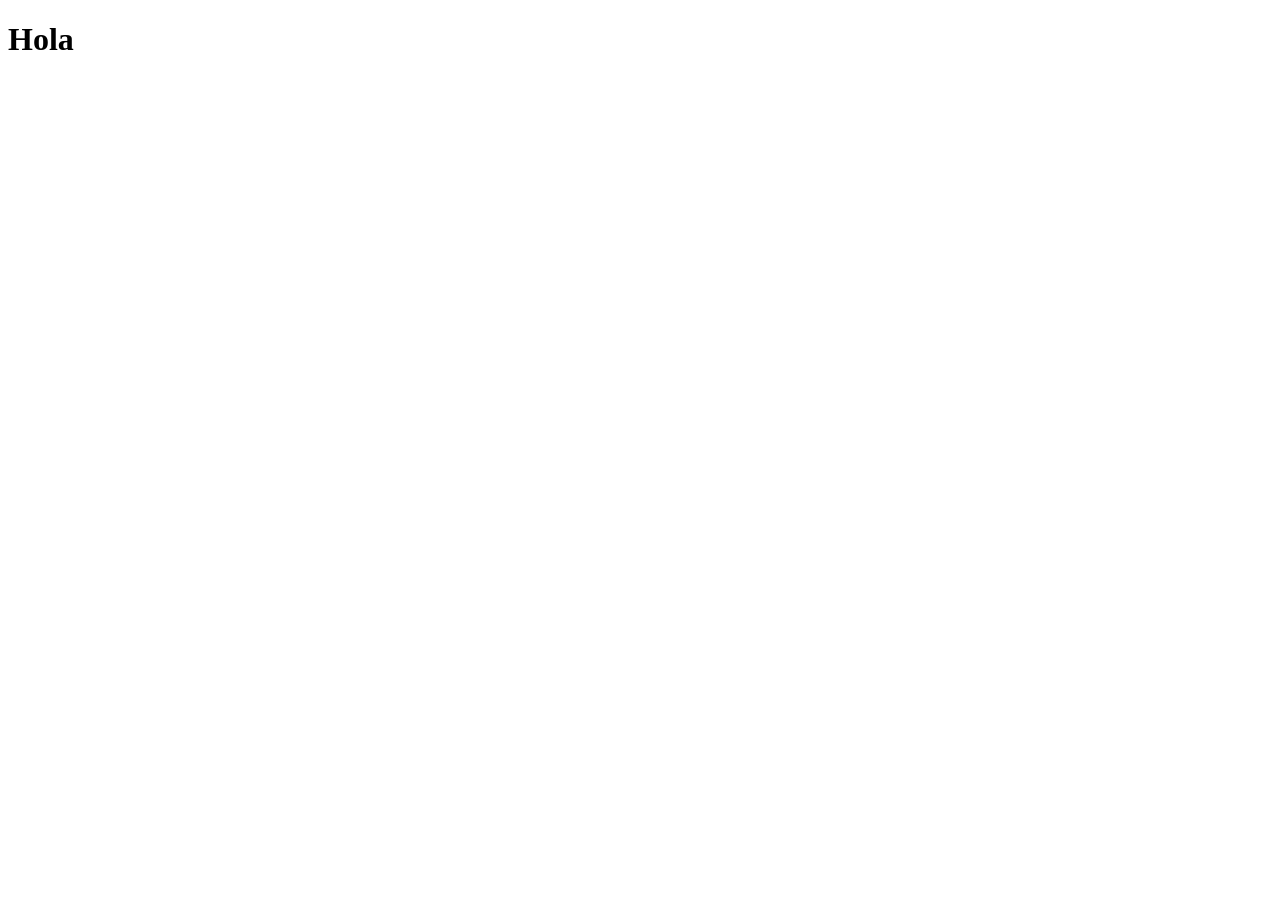
==== index.html @ 57238e55 "1" ====
<!DOCTYPE html>
<html lang="en">
<head>
    <meta charset="UTF-8">
    <meta name="viewport" content="width=device-width, initial-scale=1.0">
    <title>Document</title>
</head>
<body>
    <h1>Hola</h1>
</body>
</html>
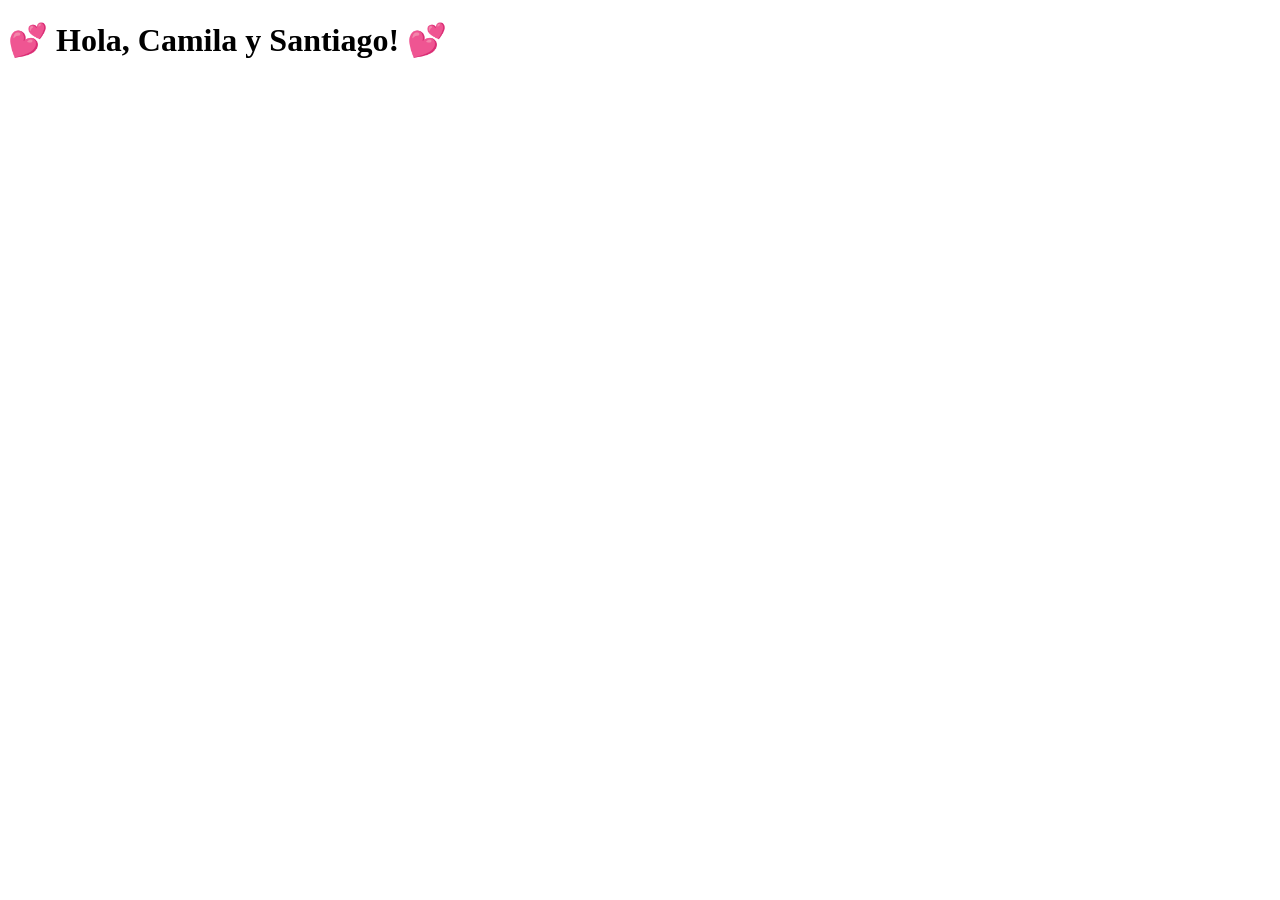
==== commit ea2be2ea: "3" ====
--- a/index.html
+++ b/index.html
@@ -3,9 +3,9 @@
 <head>
     <meta charset="UTF-8">
     <meta name="viewport" content="width=device-width, initial-scale=1.0">
-    <title>Document</title>
+    <title>Camila y Santiago. 💕</title>
 </head>
 <body>
-    <h1>Hola</h1>
+    <h1>💕 Hola, Camila y Santiago! 💕</h1>
 </body>
 </html>
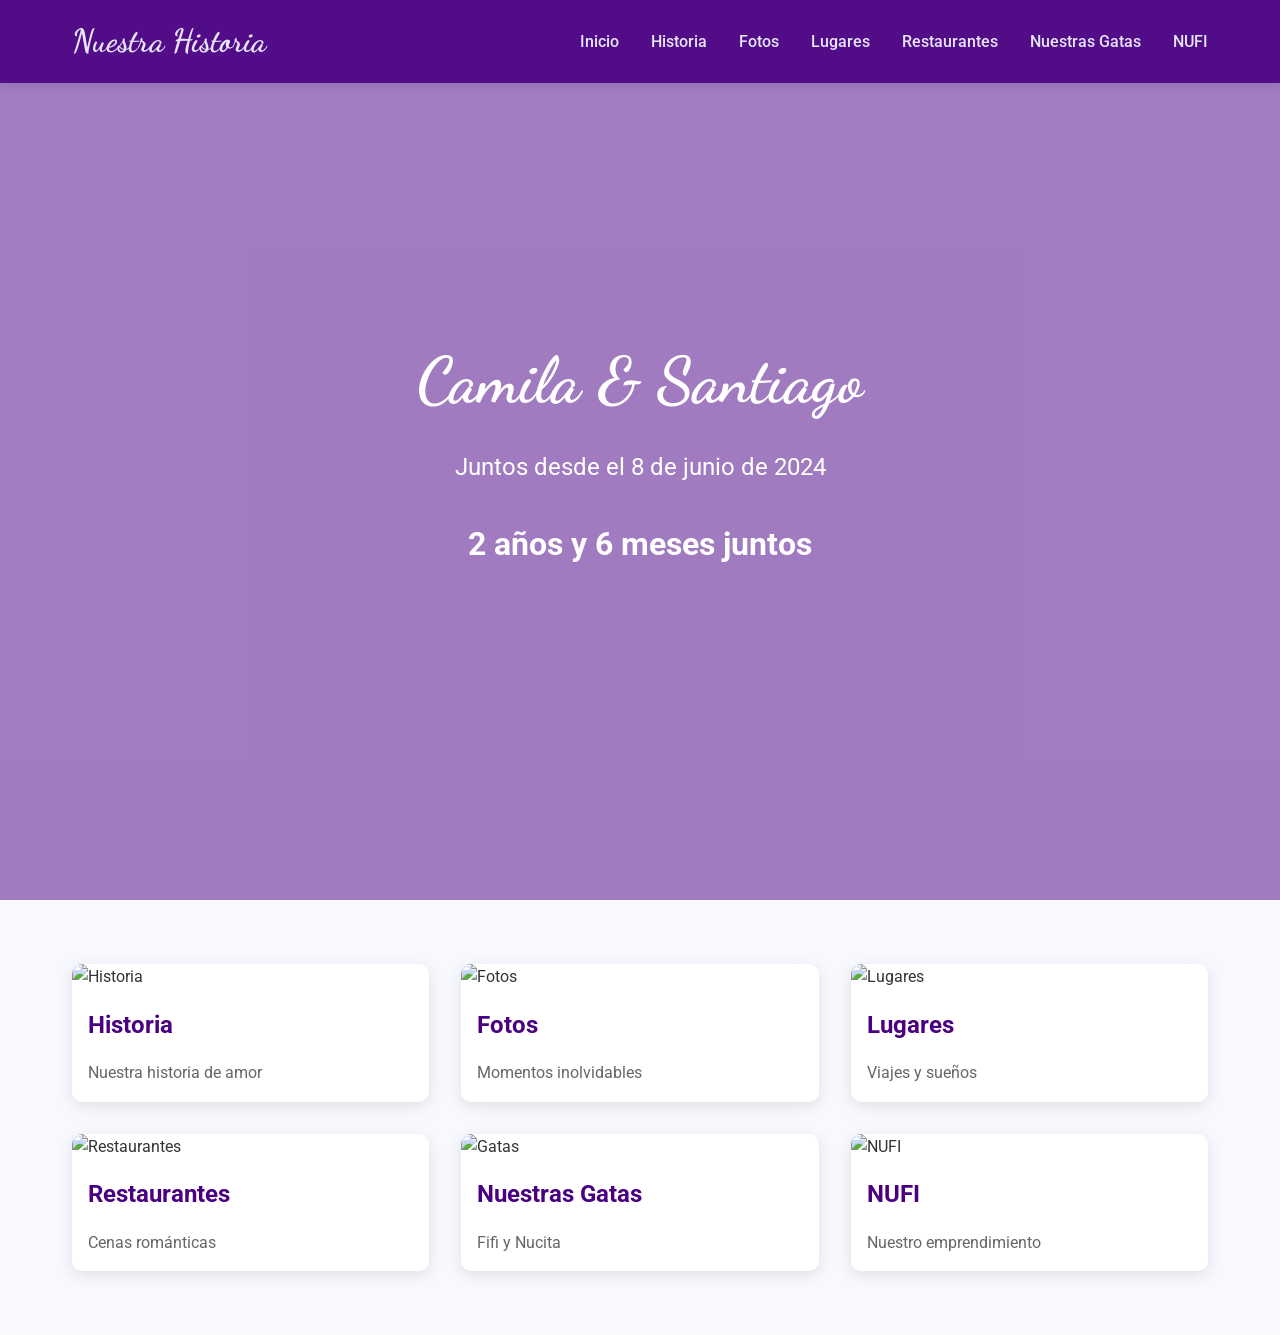
==== commit d8ee3479: "Se realizo la base principal con la cual trabajaremos de ahora en adelnte" ====
--- a/index.html
+++ b/index.html
@@ -1,11 +1,74 @@
 <!DOCTYPE html>
-<html lang="en">
+<html lang="es">
 <head>
     <meta charset="UTF-8">
     <meta name="viewport" content="width=device-width, initial-scale=1.0">
-    <title>Camila y Santiago. 💕</title>
+    <title>Nuestra Historia - Inicio</title>
+    <link rel="stylesheet" href="styles/main.css">
+    <link href="https://fonts.googleapis.com/css2?family=Dancing+Script:wght@400;700&family=Roboto:wght@300;400;500&display=swap" rel="stylesheet">
 </head>
 <body>
-    <h1>💕 Hola, Camila y Santiago! 💕</h1>
+    <header>
+        <nav>
+            <div class="nav-container">
+                <a href="index.html" class="nav-title-link"><h1 class="nav-title">Nuestra Historia</h1></a>
+                <ul class="nav-menu">
+                    <li><a href="index.html">Inicio</a></li>
+                    <li><a href="historia.html">Historia</a></li>
+                    <li><a href="fotos.html">Fotos</a></li>
+                    <li><a href="lugares.html">Lugares</a></li>
+                    <li><a href="restaurantes.html">Restaurantes</a></li>
+                    <li><a href="gatas.html">Nuestras Gatas</a></li>
+                    <li><a href="nufi.html">NUFI</a></li>
+                </ul>
+            </div>
+        </nav>
+    </header>
+
+    <main>
+        <section id="home" class="hero">
+            <div class="hero-overlay"></div>
+            <div class="hero-content">
+                <h1 class="hero-title">Camila & Santiago</h1>
+                <p class="hero-subtitle">Juntos desde el 8 de junio de 2024</p>
+                <div id="counter" class="counter">Cargando...</div>
+            </div>
+        </section>
+
+        <section id="sections" class="sections-grid">
+            <div class="card" onclick="window.location.href='historia.html'">
+                <img src="assets/placeholder.jpg" alt="Historia">
+                <h3>Historia</h3>
+                <p>Nuestra historia de amor</p>
+            </div>
+            <div class="card" onclick="window.location.href='fotos.html'">
+                <img src="assets/placeholder.jpg" alt="Fotos">
+                <h3>Fotos</h3>
+                <p>Momentos inolvidables</p>
+            </div>
+            <div class="card" onclick="window.location.href='lugares.html'">
+                <img src="assets/placeholder.jpg" alt="Lugares">
+                <h3>Lugares</h3>
+                <p>Viajes y sueños</p>
+            </div>
+            <div class="card" onclick="window.location.href='restaurantes.html'">
+                <img src="assets/placeholder.jpg" alt="Restaurantes">
+                <h3>Restaurantes</h3>
+                <p>Cenas románticas</p>
+            </div>
+            <div class="card" onclick="window.location.href='gatas.html'">
+                <img src="assets/placeholder.jpg" alt="Gatas">
+                <h3>Nuestras Gatas</h3>
+                <p>Fifi y Nucita</p>
+            </div>
+            <div class="card" onclick="window.location.href='nufi.html'">
+                <img src="assets/placeholder.jpg" alt="NUFI">
+                <h3>NUFI</h3>
+                <p>Nuestro emprendimiento</p>
+            </div>
+        </section>
+    </main>
+
+    <script src="scripts/counter.js"></script>
 </body>
 </html>
--- a/styles/main.css
+++ b/styles/main.css
@@ -0,0 +1,422 @@
+/* main.css */
+* {
+    margin: 0;
+    padding: 0;
+    box-sizing: border-box;
+}
+
+body {
+    font-family: 'Roboto', sans-serif;
+    color: #333;
+    background-color: #F8F8FF;
+    line-height: 1.6;
+}
+
+header {
+    position: fixed;
+    top: 0;
+    width: 100%;
+    background-color: rgba(75, 0, 130, 0.9);
+    z-index: 1000;
+    box-shadow: 0 2px 10px rgba(0,0,0,0.1);
+}
+
+.nav-container {
+    max-width: 1200px;
+    margin: 0 auto;
+    display: flex;
+    justify-content: space-between;
+    align-items: center;
+    padding: 1rem 2rem;
+}
+
+.nav-title {
+    font-family: 'Dancing Script', cursive;
+    color: #E6E6FA;
+    font-size: 2rem;
+}
+
+.nav-title-link {
+    text-decoration: none;
+}
+
+.nav-title-link:hover .nav-title {
+    color: #DDA0DD;
+}
+
+.nav-menu {
+    list-style: none;
+    display: flex;
+    gap: 2rem;
+}
+
+.nav-menu a {
+    color: #E6E6FA;
+    text-decoration: none;
+    font-weight: 500;
+    transition: color 0.3s;
+}
+
+.nav-menu a:hover {
+    color: #DDA0DD;
+}
+
+.hero {
+    height: 100vh;
+    background-image: url('assets/hero-bg.jpg');
+    background-size: cover;
+    background-position: center;
+    display: flex;
+    align-items: center;
+    justify-content: center;
+    position: relative;
+}
+
+.hero-overlay {
+    position: absolute;
+    top: 0;
+    left: 0;
+    width: 100%;
+    height: 100%;
+    background-color: rgba(75, 0, 130, 0.5);
+}
+
+.hero-content {
+    text-align: center;
+    color: white;
+    z-index: 1;
+    position: relative;
+}
+
+.hero-title {
+    font-family: 'Dancing Script', cursive;
+    font-size: 4rem;
+    margin-bottom: 1rem;
+}
+
+.hero-subtitle {
+    font-size: 1.5rem;
+    margin-bottom: 2rem;
+}
+
+.counter {
+    font-size: 2rem;
+    font-weight: bold;
+}
+
+.sections-grid {
+    max-width: 1200px;
+    margin: 4rem auto;
+    padding: 0 2rem;
+    display: grid;
+    grid-template-columns: repeat(auto-fit, minmax(300px, 1fr));
+    gap: 2rem;
+}
+
+.card {
+    background-color: white;
+    border-radius: 10px;
+    box-shadow: 0 4px 15px rgba(0,0,0,0.1);
+    overflow: hidden;
+    transition: transform 0.3s, box-shadow 0.3s;
+    cursor: pointer;
+}
+
+.card:hover {
+    transform: translateY(-10px);
+    box-shadow: 0 8px 25px rgba(0,0,0,0.2);
+}
+
+.card img {
+    width: 100%;
+    height: 200px;
+    object-fit: cover;
+}
+
+.card h3 {
+    padding: 1rem;
+    font-size: 1.5rem;
+    color: #4B0082;
+}
+
+.card p {
+    padding: 0 1rem 1rem;
+    color: #666;
+}
+
+.story-section {
+    padding: 6rem 2rem 4rem;
+    max-width: 800px;
+    margin: 0 auto;
+}
+
+.story-container {
+    background-color: white;
+    padding: 3rem;
+    border-radius: 15px;
+    box-shadow: 0 4px 20px rgba(0,0,0,0.1);
+    text-align: center;
+}
+
+.story-container h2 {
+    font-family: 'Dancing Script', cursive;
+    font-size: 3rem;
+    color: #4B0082;
+    margin-bottom: 2rem;
+}
+
+.story-container p {
+    font-size: 1.2rem;
+    line-height: 1.8;
+    margin-bottom: 1.5rem;
+    color: #555;
+}
+
+.gallery-section {
+    padding: 6rem 2rem 4rem;
+    max-width: 1200px;
+    margin: 0 auto;
+}
+
+.gallery-section h2 {
+    font-family: 'Dancing Script', cursive;
+    font-size: 3rem;
+    color: #4B0082;
+    text-align: center;
+    margin-bottom: 3rem;
+}
+
+.gallery-grid {
+    display: grid;
+    grid-template-columns: repeat(auto-fill, minmax(250px, 1fr));
+    gap: 1rem;
+}
+
+.gallery-grid img {
+    width: 100%;
+    height: 250px;
+    object-fit: cover;
+    border-radius: 10px;
+    box-shadow: 0 4px 15px rgba(0,0,0,0.1);
+    transition: transform 0.3s;
+}
+
+.gallery-grid img:hover {
+    transform: scale(1.05);
+}
+
+.places-section {
+    padding: 6rem 2rem 4rem;
+    max-width: 1200px;
+    margin: 0 auto;
+}
+
+.places-section h2 {
+    font-family: 'Dancing Script', cursive;
+    font-size: 3rem;
+    color: #4B0082;
+    text-align: center;
+    margin-bottom: 3rem;
+}
+
+.places-container {
+    display: flex;
+    gap: 4rem;
+    justify-content: center;
+}
+
+.countries, .cities {
+    flex: 1;
+    max-width: 400px;
+}
+
+.countries h3, .cities h3 {
+    font-size: 2rem;
+    color: #4B0082;
+    margin-bottom: 1rem;
+}
+
+.countries ul, .cities ul {
+    list-style: none;
+    padding: 0;
+}
+
+.countries li, .cities li {
+    background-color: white;
+    padding: 1rem;
+    margin-bottom: 0.5rem;
+    border-radius: 10px;
+    box-shadow: 0 2px 10px rgba(0,0,0,0.1);
+    cursor: pointer;
+    transition: background-color 0.3s;
+}
+
+.countries li:hover {
+    background-color: #E6E6FA;
+}
+
+.cities li.visitado {
+    background-color: #DDA0DD;
+}
+
+.cities li.pendiente {
+    background-color: #F0E68C;
+}
+
+.restaurants-section {
+    padding: 6rem 2rem 4rem;
+    max-width: 1200px;
+    margin: 0 auto;
+}
+
+.restaurants-section h2 {
+    font-family: 'Dancing Script', cursive;
+    font-size: 3rem;
+    color: #4B0082;
+    text-align: center;
+    margin-bottom: 3rem;
+}
+
+.restaurants-grid {
+    display: grid;
+    grid-template-columns: repeat(auto-fit, minmax(300px, 1fr));
+    gap: 2rem;
+}
+
+.restaurant-card {
+    background-color: white;
+    padding: 2rem;
+    border-radius: 10px;
+    box-shadow: 0 4px 15px rgba(0,0,0,0.1);
+    transition: transform 0.3s;
+}
+
+.restaurant-card:hover {
+    transform: translateY(-5px);
+}
+
+.restaurant-card h3 {
+    font-size: 1.5rem;
+    color: #4B0082;
+    margin-bottom: 0.5rem;
+}
+
+.rating {
+    color: #FFD700;
+    font-size: 1.2rem;
+    margin-bottom: 1rem;
+}
+
+.restaurant-card p {
+    color: #555;
+}
+
+.cats-section {
+    padding: 6rem 2rem 4rem;
+    max-width: 1200px;
+    margin: 0 auto;
+}
+
+.cats-section h2 {
+    font-family: 'Dancing Script', cursive;
+    font-size: 3rem;
+    color: #4B0082;
+    text-align: center;
+    margin-bottom: 3rem;
+}
+
+.cats-grid {
+    display: grid;
+    grid-template-columns: repeat(auto-fit, minmax(300px, 1fr));
+    gap: 2rem;
+}
+
+.cat-card {
+    background-color: white;
+    border-radius: 10px;
+    box-shadow: 0 4px 15px rgba(0,0,0,0.1);
+    overflow: hidden;
+    transition: transform 0.3s;
+}
+
+.cat-card:hover {
+    transform: translateY(-5px);
+}
+
+.cat-card img {
+    width: 100%;
+    height: 250px;
+    object-fit: cover;
+}
+
+.cat-card h3 {
+    padding: 1rem;
+    font-size: 1.5rem;
+    color: #4B0082;
+}
+
+.cat-card p {
+    padding: 0 1rem 1rem;
+    color: #555;
+}
+
+.nufi-section {
+    padding: 6rem 2rem 4rem;
+    max-width: 1200px;
+    margin: 0 auto;
+    text-align: center;
+}
+
+.nufi-section h2 {
+    font-family: 'Dancing Script', cursive;
+    font-size: 3rem;
+    color: #4B0082;
+    margin-bottom: 1rem;
+}
+
+.nufi-section p {
+    font-size: 1.2rem;
+    color: #666;
+    margin-bottom: 3rem;
+}
+
+.nufi-gallery {
+    display: grid;
+    grid-template-columns: repeat(auto-fill, minmax(250px, 1fr));
+    gap: 1rem;
+}
+
+.nufi-gallery img {
+    width: 100%;
+    height: 250px;
+    object-fit: cover;
+    border-radius: 10px;
+    box-shadow: 0 4px 15px rgba(0,0,0,0.1);
+    transition: transform 0.3s;
+}
+
+.nufi-gallery img:hover {
+    transform: scale(1.05);
+}
+
+/* Responsive */
+@media (max-width: 768px) {
+    .nav-container {
+        flex-direction: column;
+        padding: 1rem;
+    }
+
+    .nav-menu {
+        margin-top: 1rem;
+        gap: 1rem;
+    }
+
+    .hero-title {
+        font-size: 3rem;
+    }
+
+    .sections-grid {
+        grid-template-columns: 1fr;
+        margin: 2rem auto;
+    }
+}
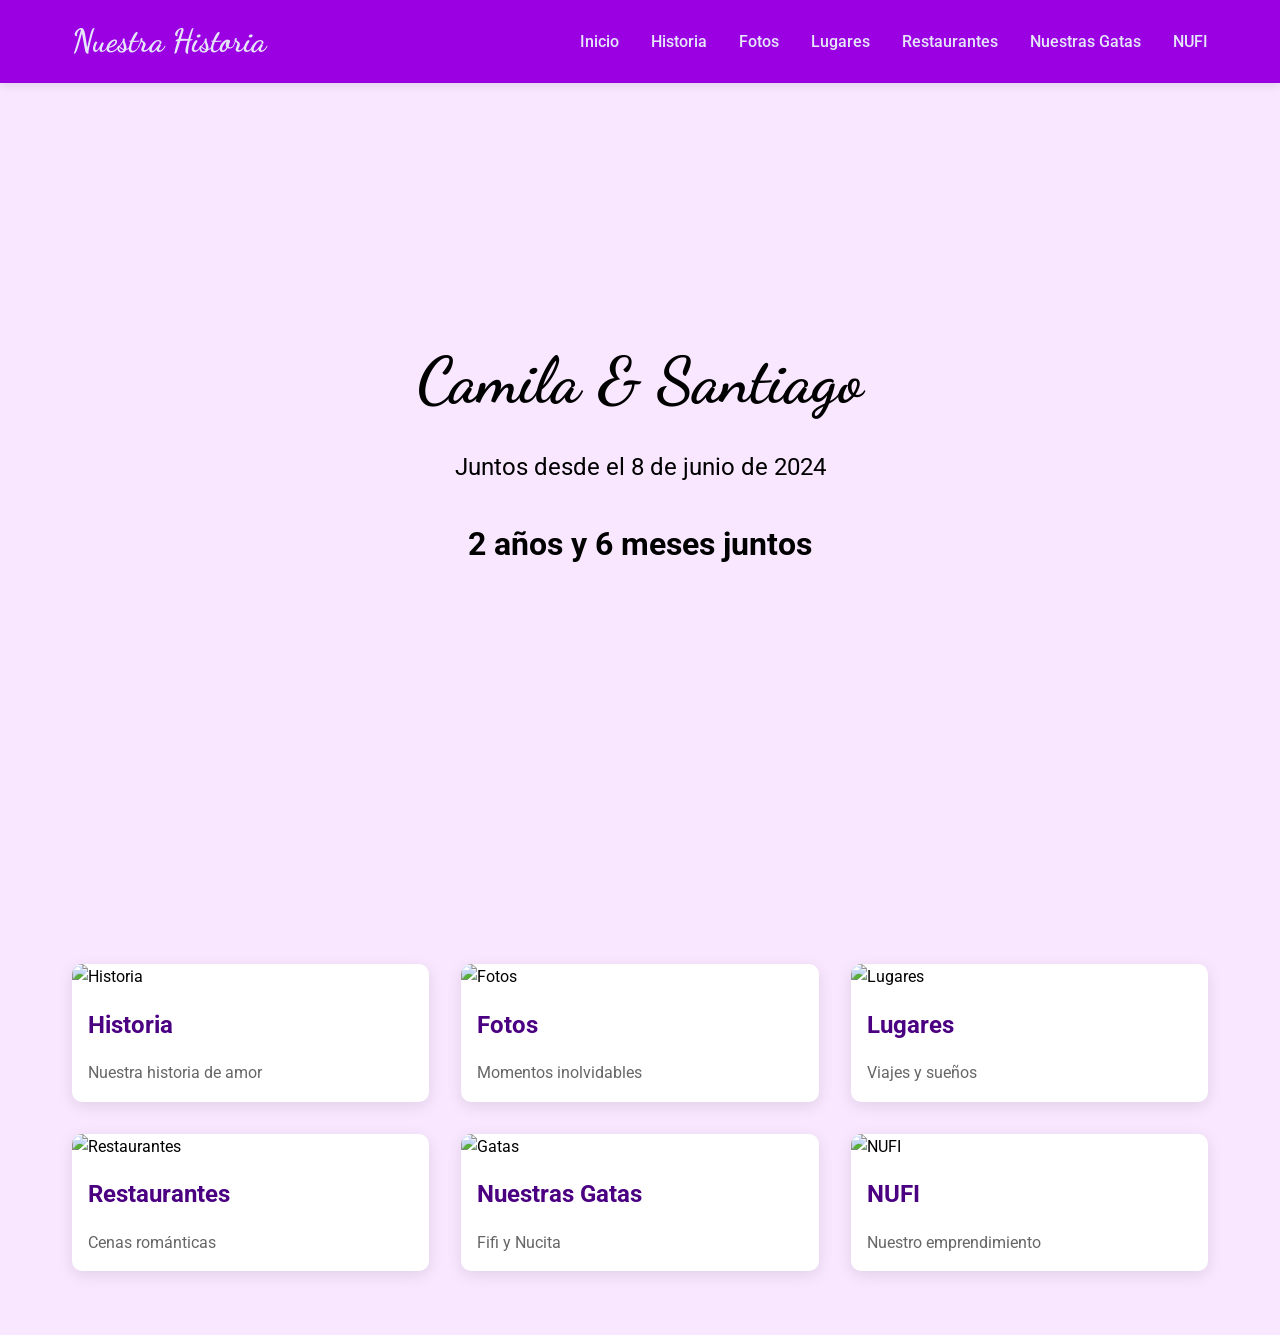
==== commit a636f892: "Se realizo el cambio de paletas" ====
--- a/index.html
+++ b/index.html
@@ -3,7 +3,7 @@
 <head>
     <meta charset="UTF-8">
     <meta name="viewport" content="width=device-width, initial-scale=1.0">
-    <title>Nuestra Historia - Inicio</title>
+    <title> 💕</title>
     <link rel="stylesheet" href="styles/main.css">
     <link href="https://fonts.googleapis.com/css2?family=Dancing+Script:wght@400;700&family=Roboto:wght@300;400;500&display=swap" rel="stylesheet">
 </head>
--- a/styles/main.css
+++ b/styles/main.css
@@ -7,8 +7,8 @@
 
 body {
     font-family: 'Roboto', sans-serif;
-    color: #333;
-    background-color: #F8F8FF;
+    color: #000000;
+    background-color: #f9e7ff;
     line-height: 1.6;
 }
 
@@ -16,7 +16,7 @@
     position: fixed;
     top: 0;
     width: 100%;
-    background-color: rgba(75, 0, 130, 0.9);
+    background-color: #9b00e3;
     z-index: 1000;
     box-shadow: 0 2px 10px rgba(0,0,0,0.1);
 }
@@ -77,13 +77,11 @@
     top: 0;
     left: 0;
     width: 100%;
-    height: 100%;
-    background-color: rgba(75, 0, 130, 0.5);
-}
+    height: 100%;}
 
 .hero-content {
     text-align: center;
-    color: white;
+    color: rgb(0, 0, 0);
     z-index: 1;
     position: relative;
 }
@@ -402,13 +400,30 @@
 /* Responsive */
 @media (max-width: 768px) {
     .nav-container {
-        flex-direction: column;
-        padding: 1rem;
+        flex-direction: row;
+        flex-wrap: wrap;
+        justify-content: space-between;
+        align-items: center;
+        padding: 1rem 2rem;
+    }
+
+    .nav-title {
+        font-size: 1.5rem;
+        margin-bottom: 0.5rem;
     }
 
     .nav-menu {
-        margin-top: 1rem;
-        gap: 1rem;
+        display: flex;
+        flex-wrap: wrap;
+        gap: 0.5rem;
+        justify-content: center;
+        width: 100%;
+        margin-top: 0.5rem;
+    }
+
+    .nav-menu li {
+        flex: 1 1 auto;
+        text-align: center;
     }
 
     .hero-title {
@@ -417,6 +432,40 @@
 
     .sections-grid {
         grid-template-columns: 1fr;
-        margin: 2rem auto;
+        margin: 3rem auto;
+        padding: 0 1.5rem;
+    }
+
+    .story-section {
+        padding: 5rem 1.5rem 3rem;
+    }
+
+    .gallery-section {
+        padding: 5rem 1.5rem 3rem;
+    }
+
+    .places-section {
+        padding: 5rem 1.5rem 3rem;
+    }
+
+    .places-container {
+        flex-direction: column;
+        gap: 2rem;
+    }
+
+    .restaurants-section {
+        padding: 5rem 1.5rem 3rem;
+    }
+
+    .cats-section {
+        padding: 5rem 1.5rem 3rem;
+    }
+
+    .nufi-section {
+        padding: 5rem 1.5rem 3rem;
+    }
+
+    .restaurant-card, .cat-card {
+        padding: 1.5rem;
     }
 }
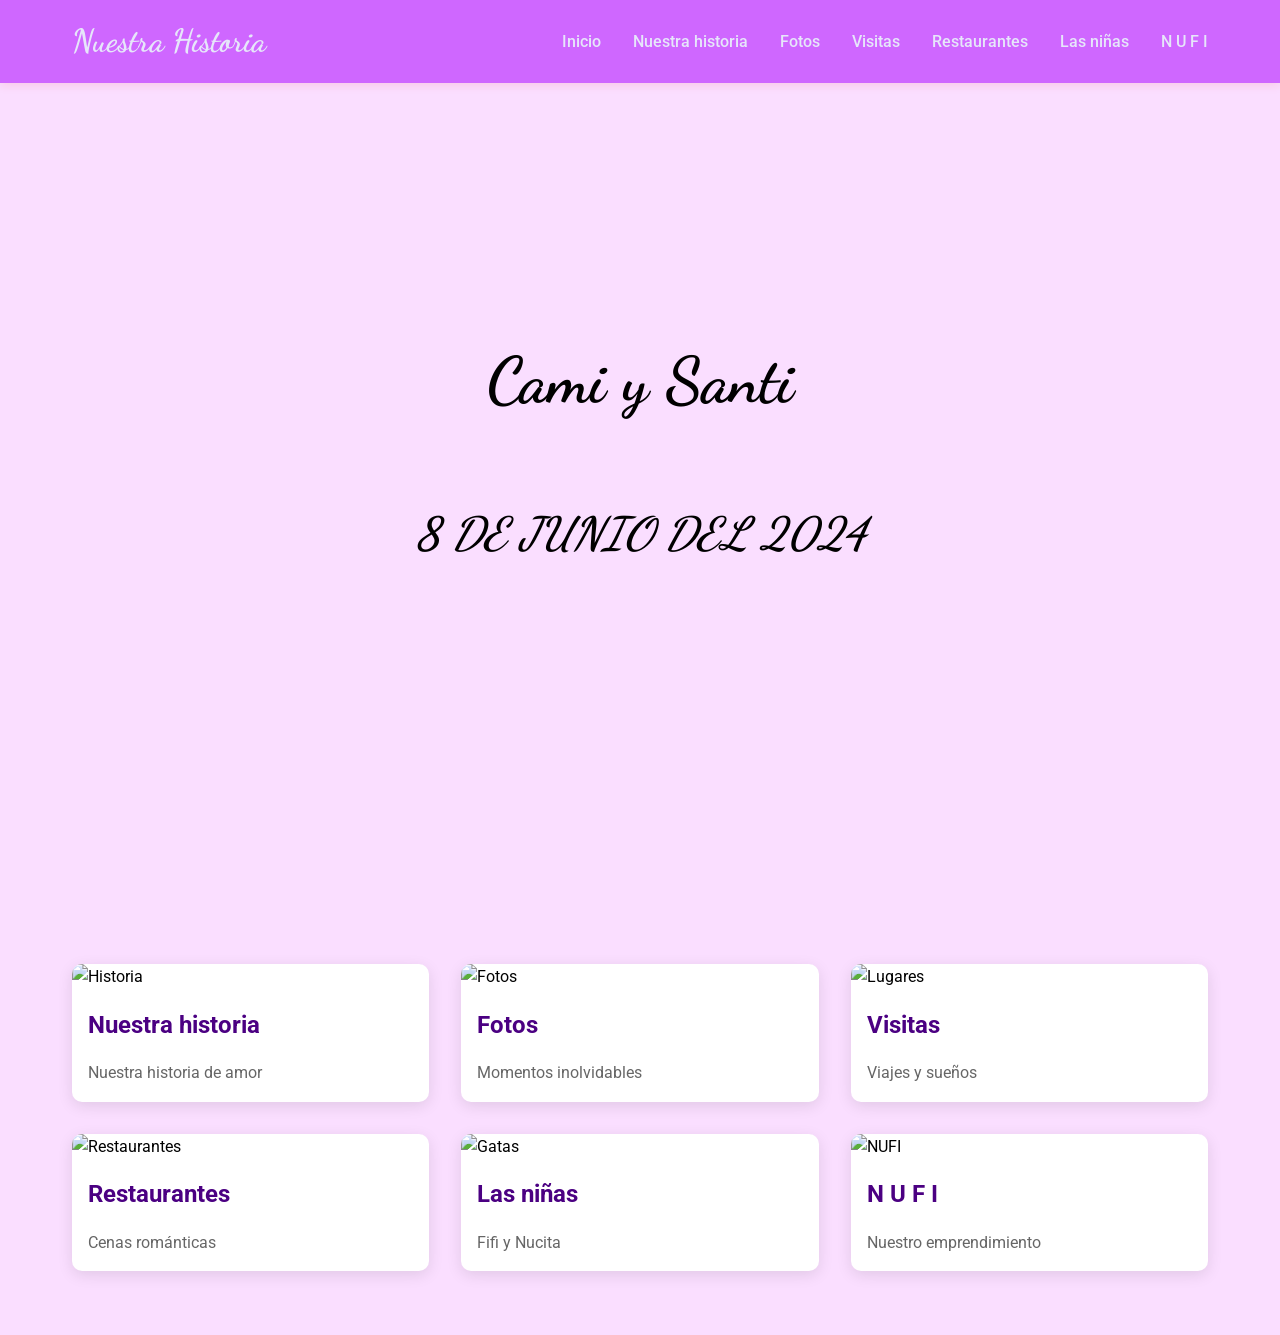
==== commit 9952b11e: "Se realizo el ultimo trabajo en Oficina" ====
--- a/index.html
+++ b/index.html
@@ -14,12 +14,12 @@
                 <a href="index.html" class="nav-title-link"><h1 class="nav-title">Nuestra Historia</h1></a>
                 <ul class="nav-menu">
                     <li><a href="index.html">Inicio</a></li>
-                    <li><a href="historia.html">Historia</a></li>
+                    <li><a href="historia.html">Nuestra historia</a></li>
                     <li><a href="fotos.html">Fotos</a></li>
-                    <li><a href="lugares.html">Lugares</a></li>
+                    <li><a href="lugares.html">Visitas</a></li>
                     <li><a href="restaurantes.html">Restaurantes</a></li>
-                    <li><a href="gatas.html">Nuestras Gatas</a></li>
-                    <li><a href="nufi.html">NUFI</a></li>
+                    <li><a href="gatas.html">Las niñas</a></li>
+                    <li><a href="nufi.html">N U F I</a></li>
                 </ul>
             </div>
         </nav>
@@ -29,16 +29,16 @@
         <section id="home" class="hero">
             <div class="hero-overlay"></div>
             <div class="hero-content">
-                <h1 class="hero-title">Camila & Santiago</h1>
-                <p class="hero-subtitle">Juntos desde el 8 de junio de 2024</p>
-                <div id="counter" class="counter">Cargando...</div>
+                <h1 class="hero-title"> Cami y Santi </h1>
+                <p style="font-size: 45px; font-family: 'Dancing Script', cursive; font-style: italic; padding-top: 50px; font-weight: 980;">8 DE JUNIO DEL 2024</p>
+                <div> </div>
             </div>
         </section>
 
         <section id="sections" class="sections-grid">
             <div class="card" onclick="window.location.href='historia.html'">
                 <img src="assets/placeholder.jpg" alt="Historia">
-                <h3>Historia</h3>
+                <h3>Nuestra historia</h3>
                 <p>Nuestra historia de amor</p>
             </div>
             <div class="card" onclick="window.location.href='fotos.html'">
@@ -48,7 +48,7 @@
             </div>
             <div class="card" onclick="window.location.href='lugares.html'">
                 <img src="assets/placeholder.jpg" alt="Lugares">
-                <h3>Lugares</h3>
+                <h3>Visitas</h3>
                 <p>Viajes y sueños</p>
             </div>
             <div class="card" onclick="window.location.href='restaurantes.html'">
@@ -58,12 +58,12 @@
             </div>
             <div class="card" onclick="window.location.href='gatas.html'">
                 <img src="assets/placeholder.jpg" alt="Gatas">
-                <h3>Nuestras Gatas</h3>
+                <h3>Las niñas</h3>
                 <p>Fifi y Nucita</p>
             </div>
             <div class="card" onclick="window.location.href='nufi.html'">
                 <img src="assets/placeholder.jpg" alt="NUFI">
-                <h3>NUFI</h3>
+                <h3>N U F I</h3>
                 <p>Nuestro emprendimiento</p>
             </div>
         </section>
--- a/styles/main.css
+++ b/styles/main.css
@@ -8,7 +8,7 @@
 body {
     font-family: 'Roboto', sans-serif;
     color: #000000;
-    background-color: #f9e7ff;
+    background-color: #fadeff;
     line-height: 1.6;
 }
 
@@ -16,9 +16,9 @@
     position: fixed;
     top: 0;
     width: 100%;
-    background-color: #9b00e3;
+    background-color: #cf67ff;
     z-index: 1000;
-    box-shadow: 0 2px 10px rgba(0,0,0,0.1);
+    box-shadow: 0 2px 10px rgba(255, 0, 0, 0.1);
 }
 
 .nav-container {
@@ -97,10 +97,7 @@
     margin-bottom: 2rem;
 }
 
-.counter {
-    font-size: 2rem;
-    font-weight: bold;
-}
+
 
 .sections-grid {
     max-width: 1200px;
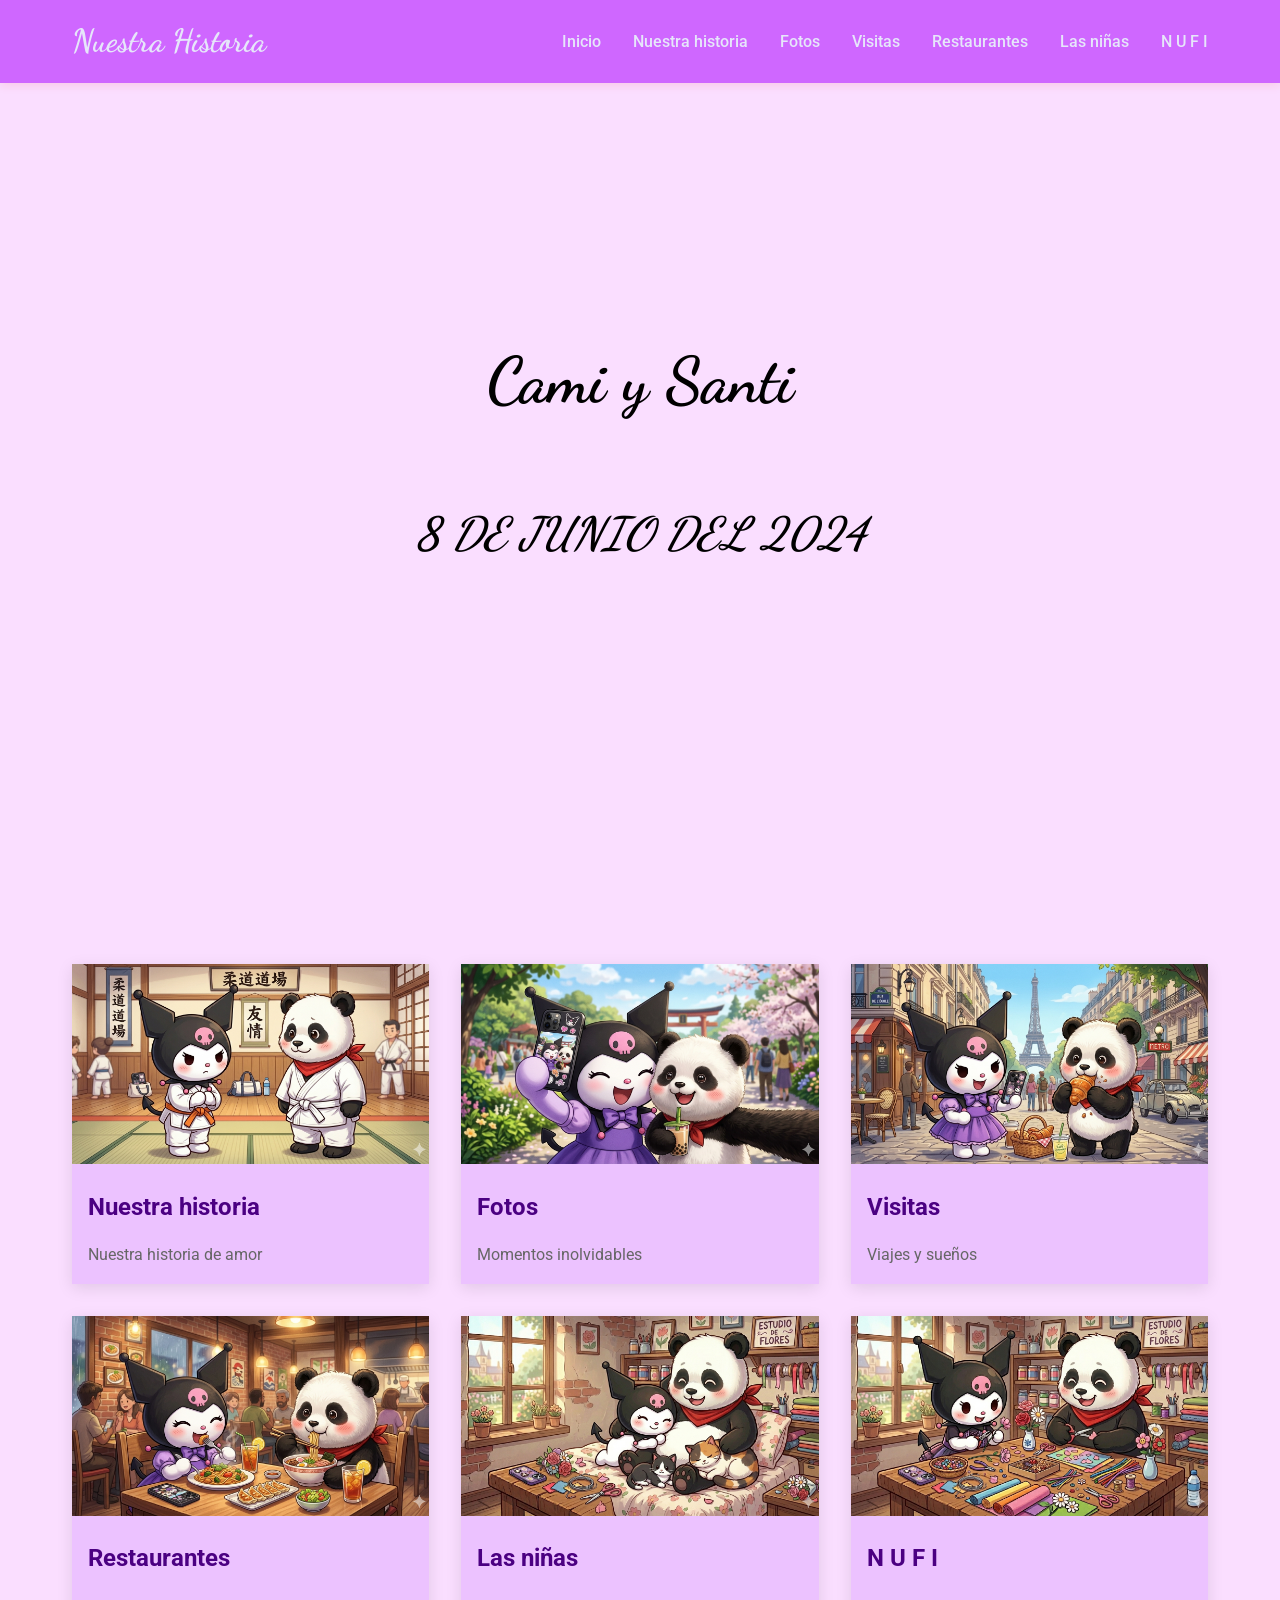
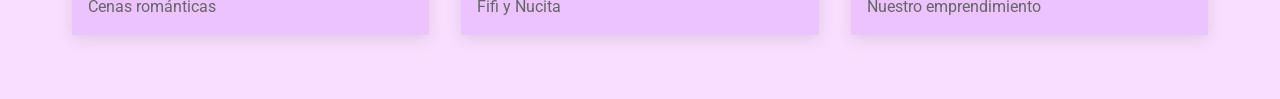
==== commit fb2f0192: "Se agregaron las fotos de las portadas de las secciones" ====
--- a/index.html
+++ b/index.html
@@ -37,32 +37,32 @@
 
         <section id="sections" class="sections-grid">
             <div class="card" onclick="window.location.href='historia.html'">
-                <img src="assets/placeholder.jpg" alt="Historia">
+                <img src="assets/PortadaHistoria.png" alt="Historia">
                 <h3>Nuestra historia</h3>
                 <p>Nuestra historia de amor</p>
             </div>
             <div class="card" onclick="window.location.href='fotos.html'">
-                <img src="assets/placeholder.jpg" alt="Fotos">
+                <img src="assets/portadaFotos.png" alt="Fotos">
                 <h3>Fotos</h3>
                 <p>Momentos inolvidables</p>
             </div>
             <div class="card" onclick="window.location.href='lugares.html'">
-                <img src="assets/placeholder.jpg" alt="Lugares">
+                <img src="assets/portadaViajes.png" alt="Lugares">
                 <h3>Visitas</h3>
                 <p>Viajes y sueños</p>
             </div>
             <div class="card" onclick="window.location.href='restaurantes.html'">
-                <img src="assets/placeholder.jpg" alt="Restaurantes">
+                <img src="assets/PortadaRestaurantes.png" alt="Restaurantes">
                 <h3>Restaurantes</h3>
                 <p>Cenas románticas</p>
             </div>
             <div class="card" onclick="window.location.href='gatas.html'">
-                <img src="assets/placeholder.jpg" alt="Gatas">
+                <img src="assets/PortadaNiñas.png" alt="Gatas">
                 <h3>Las niñas</h3>
                 <p>Fifi y Nucita</p>
             </div>
             <div class="card" onclick="window.location.href='nufi.html'">
-                <img src="assets/placeholder.jpg" alt="NUFI">
+                <img src="assets/PortadaNufi.png" alt="NUFI">
                 <h3>N U F I</h3>
                 <p>Nuestro emprendimiento</p>
             </div>
--- a/styles/main.css
+++ b/styles/main.css
@@ -109,8 +109,7 @@
 }
 
 .card {
-    background-color: white;
-    border-radius: 10px;
+    background-color: #ecc2ff;
     box-shadow: 0 4px 15px rgba(0,0,0,0.1);
     overflow: hidden;
     transition: transform 0.3s, box-shadow 0.3s;
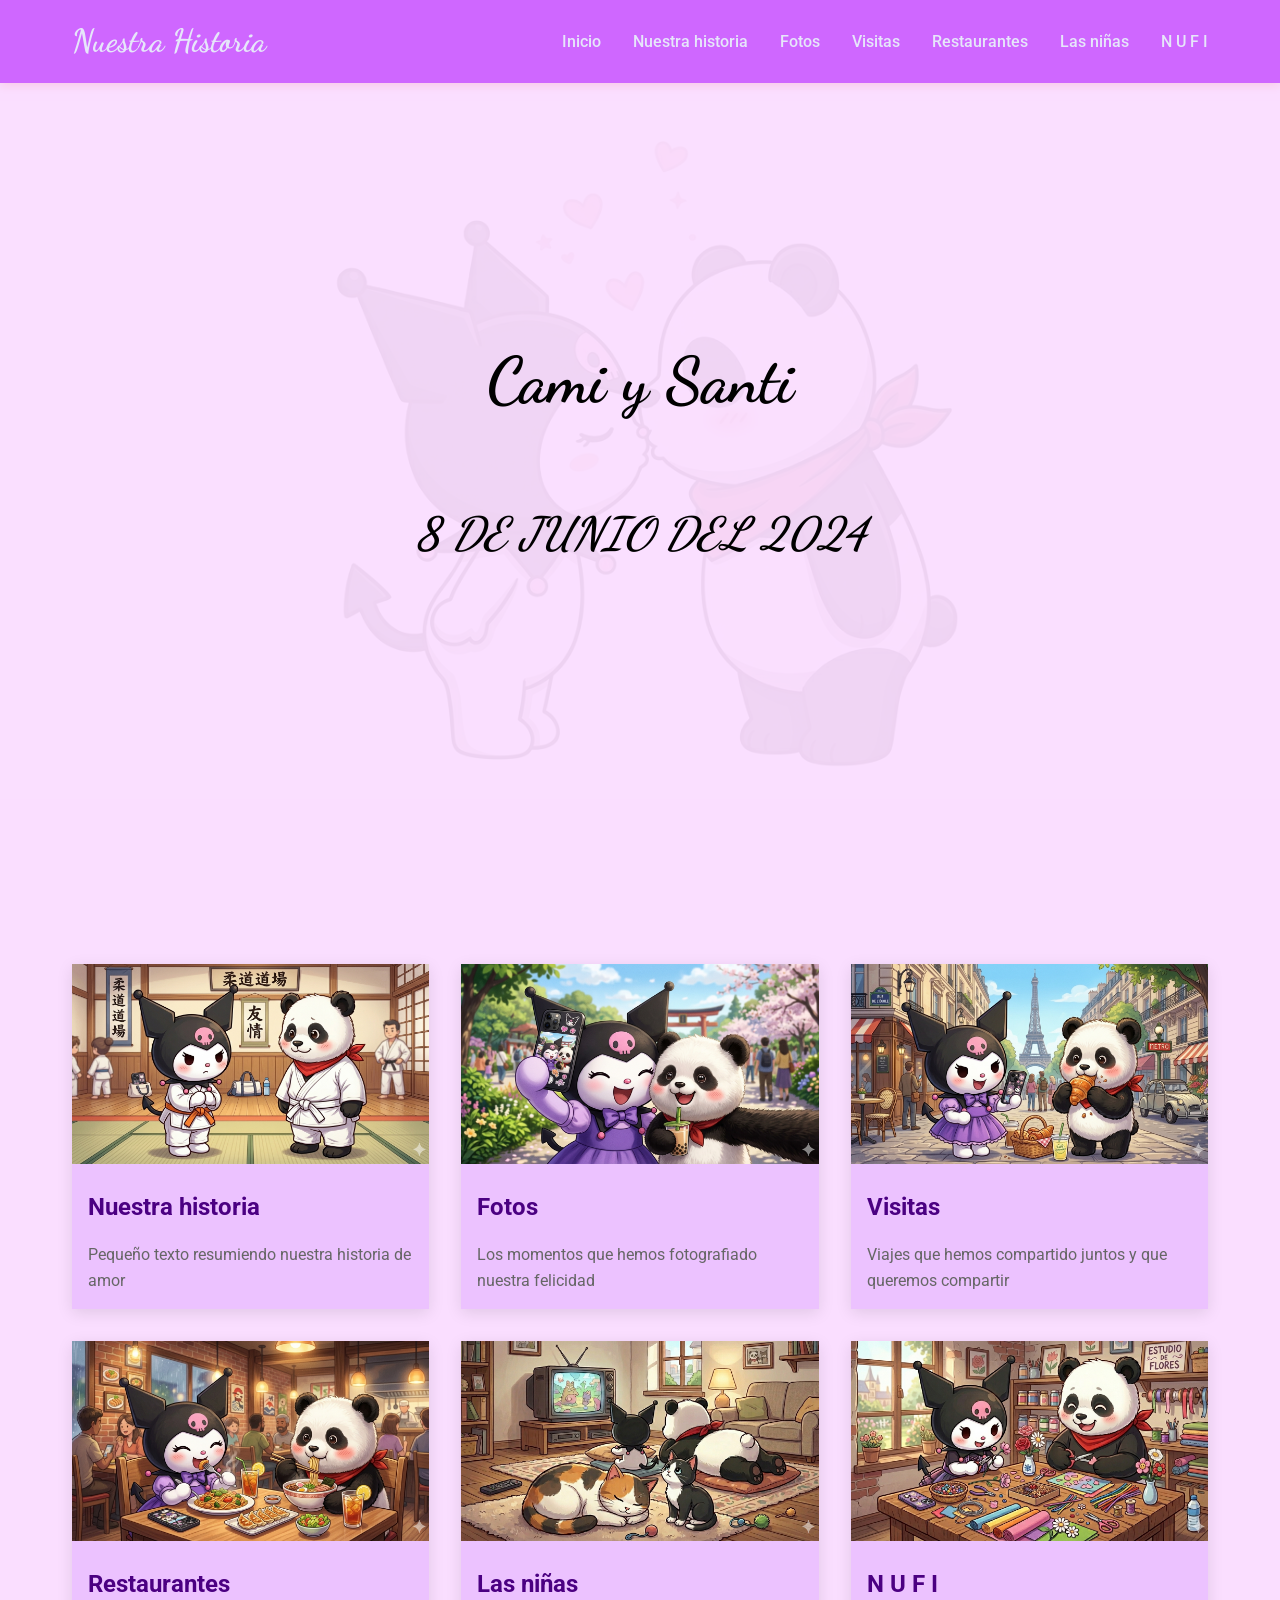
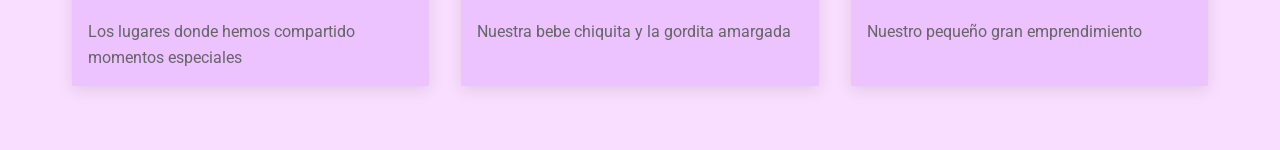
==== commit 64c8edfe: "Se agregó la historia, se edito y organizo el estilo necesario." ====
--- a/index.html
+++ b/index.html
@@ -39,32 +39,32 @@
             <div class="card" onclick="window.location.href='historia.html'">
                 <img src="assets/PortadaHistoria.png" alt="Historia">
                 <h3>Nuestra historia</h3>
-                <p>Nuestra historia de amor</p>
+                <p>Pequeño texto resumiendo nuestra historia de amor</p>
             </div>
             <div class="card" onclick="window.location.href='fotos.html'">
                 <img src="assets/portadaFotos.png" alt="Fotos">
                 <h3>Fotos</h3>
-                <p>Momentos inolvidables</p>
+                <p>Los momentos que hemos fotografiado nuestra felicidad</p>
             </div>
             <div class="card" onclick="window.location.href='lugares.html'">
                 <img src="assets/portadaViajes.png" alt="Lugares">
                 <h3>Visitas</h3>
-                <p>Viajes y sueños</p>
+                <p>Viajes que hemos compartido juntos y que queremos compartir</p>
             </div>
             <div class="card" onclick="window.location.href='restaurantes.html'">
                 <img src="assets/PortadaRestaurantes.png" alt="Restaurantes">
                 <h3>Restaurantes</h3>
-                <p>Cenas románticas</p>
+                <p>Los lugares donde hemos compartido momentos especiales</p>
             </div>
             <div class="card" onclick="window.location.href='gatas.html'">
                 <img src="assets/PortadaNiñas.png" alt="Gatas">
                 <h3>Las niñas</h3>
-                <p>Fifi y Nucita</p>
+                <p>Nuestra bebe chiquita y la gordita amargada</p>
             </div>
             <div class="card" onclick="window.location.href='nufi.html'">
                 <img src="assets/PortadaNufi.png" alt="NUFI">
                 <h3>N U F I</h3>
-                <p>Nuestro emprendimiento</p>
+                <p>Nuestro pequeño gran emprendimiento</p>
             </div>
         </section>
     </main>
--- a/styles/main.css
+++ b/styles/main.css
@@ -10,7 +10,22 @@
     color: #000000;
     background-color: #fadeff;
     line-height: 1.6;
-}
+    position: relative;
+}
+
+body::before {
+    content: "";
+    position: fixed;
+    inset: 0; /* volvemos a normal */
+    background-image: url("/assets/FondoGeneral.png");
+    background-size: 100%; /* 👈 AQUÍ la hacemos más pequeña */
+    background-position: center;
+    background-repeat: no-repeat; /* 👈 evita que se repita */
+    opacity: 0.05;
+    pointer-events: none;
+    z-index: -1;
+}
+
 
 header {
     position: fixed;
@@ -145,7 +160,7 @@
 }
 
 .story-container {
-    background-color: white;
+    background-color: rgb(255, 255, 255, 0.2);
     padding: 3rem;
     border-radius: 15px;
     box-shadow: 0 4px 20px rgba(0,0,0,0.1);
@@ -159,12 +174,22 @@
     margin-bottom: 2rem;
 }
 
+
 .story-container p {
-    font-size: 1.2rem;
-    line-height: 1.8;
-    margin-bottom: 1.5rem;
-    color: #555;
-}
+    font-size: 1.15rem;
+    line-height: 1.9;
+    margin-bottom: 1.8rem;
+    color: rgba(0, 0, 0, 0.85);
+
+   font-family: 'Playfair Display', serif;
+    font-weight: 400;
+    font-style: normal;
+
+    max-width: 65ch;         
+    text-align: justify;      
+    text-wrap: pretty;
+}
+
 
 .gallery-section {
     padding: 6rem 2rem 4rem;
